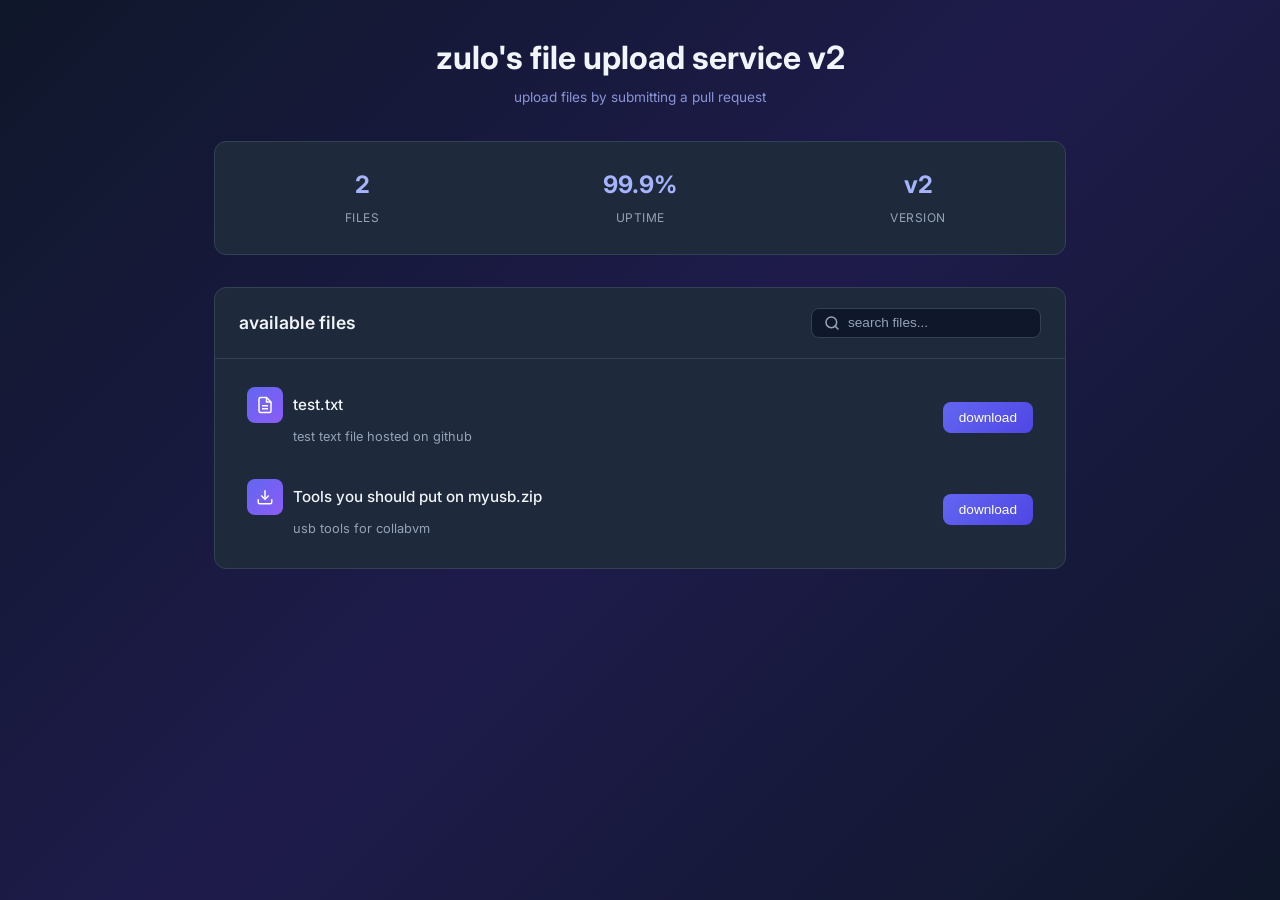
==== index.html @ fb53084c "Add files via upload" ====
<!DOCTYPE html>
<html lang="en">
<head>
    <meta charset="UTF-8">
    <meta name="viewport" content="width=device-width, initial-scale=1.0">
    <title>Zulo's File Upload Service v2</title>
    <link rel="stylesheet" href="style.css">
    <link rel="preconnect" href="https://fonts.googleapis.com">
    <link rel="preconnect" href="https://fonts.gstatic.com" crossorigin>
    <link href="https://fonts.googleapis.com/css2?family=Inter:wght@300;400;500;600;700&display=swap" rel="stylesheet">
</head>
<body>
    <div class="container">
        <header>
            <h1>zulo's file upload service v2</h1>
            <p class="pr-text">upload files by submitting a pull request</p>
        </header>

        <main>
            <div class="stats-bar">
                    <div class="stat">
                    <span class="stat-number" id="file-count">0</span>
                    <span class="stat-label">files</span>
                </div>
                <div class="stat">
                    <span class="stat-number">99.9%</span>
                    <span class="stat-label">uptime</span>
                </div>
                <div class="stat">
                    <span class="stat-number">v2</span>
                    <span class="stat-label">version</span>
                </div>
            </div>

            <section class="file-section">
                <div class="section-header">
                    <h2>available files</h2>
                    <div class="search-box">
                        <svg width="16" height="16" viewBox="0 0 16 16" fill="none"><path d="M7.33333 12.6667C10.2789 12.6667 12.6667 10.2789 12.6667 7.33333C12.6667 4.38781 10.2789 2 7.33333 2C4.38781 2 2 4.38781 2 7.33333C2 10.2789 4.38781 12.6667 7.33333 12.6667Z" stroke="#94a3b8" stroke-width="1.5" stroke-linecap="round" stroke-linejoin="round"/><path d="M14 14L11.1 11.1" stroke="#94a3b8" stroke-width="1.5" stroke-linecap="round" stroke-linejoin="round"/></svg>
                        <input type="text" placeholder="search files..." id="search-input">
                    </div>
                </div>
                <ul id="file-list"></ul>
            </section>
        </main>

    </div>
    <script src="script.js" defer></script>
</body>
</html>
---- style.css ----
:root {
    --primary: #6366f1;
    --primary-dark: #4f46e5;
    --primary-light: #a5b4fc;
    --bg: #0f172a;
    --bg-card: #1e293b;
    --bg-hover: #334155;
    --text: #f1f5f9;
    --text-muted: #94a3b8;
    --border: #334155;
    --success: #22c55e;
    --radius: 12px;
    --radius-sm: 8px;
}

* {
    margin: 0;
    padding: 0;
    box-sizing: border-box;
}

body {
    font-family: 'Inter', -apple-system, BlinkMacSystemFont, sans-serif;
    background: linear-gradient(135deg, #0f172a 0%, #1e1b4b 50%, #0f172a 100%);
    color: var(--text);
    min-height: 100vh;
    line-height: 1.6;
}

.container {
    max-width: 900px;
    margin: 0 auto;
    padding: 2rem 1.5rem;
    min-height: 100vh;
    display: flex;
    flex-direction: column;
}

header {
    text-align: center;
    margin-bottom: 2rem;
}

.logo {
    display: flex;
    align-items: center;
    justify-content: center;
    gap: 12px;
    margin-bottom: 8px;
}

.logo h1 {
    font-size: 1.8rem;
    font-weight: 700;
    letter-spacing: -0.5px;
}

.logo span {
    background: linear-gradient(135deg, var(--primary), var(--primary-light));
    -webkit-background-clip: text;
    -webkit-text-fill-color: transparent;
    background-clip: text;
}

.pr-text {
    color: var(--primary-light);
    font-size: 0.85rem;
    font-weight: 400;
    margin-top: 4px;
    opacity: 0.8;
    text-transform: lowercase;
}

.subtitle {
    color: var(--text-muted);
    font-size: 0.9rem;
    font-weight: 400;
}

.pr-text {
    color: var(--primary-light);
    font-size: 0.85rem;
    font-weight: 400;
    margin-top: 4px;
    opacity: 0.8;
}

.stats-bar {
    display: flex;
    gap: 1rem;
    margin-bottom: 2rem;
    padding: 1rem;
    background: var(--bg-card);
    border-radius: var(--radius);
    border: 1px solid var(--border);
}

.stat {
    flex: 1;
    text-align: center;
    padding: 0.5rem;
}

.stat-number {
    display: block;
    font-size: 1.5rem;
    font-weight: 700;
    color: var(--primary-light);
}

.stat-label {
    font-size: 0.75rem;
    color: var(--text-muted);
    text-transform: uppercase;
    letter-spacing: 0.5px;
}

.file-section {
    background: var(--bg-card);
    border-radius: var(--radius);
    border: 1px solid var(--border);
    overflow: hidden;
    flex: 1;
}

.section-header {
    display: flex;
    align-items: center;
    justify-content: space-between;
    padding: 1.25rem 1.5rem;
    border-bottom: 1px solid var(--border);
    flex-wrap: wrap;
    gap: 1rem;
}

.section-header h2 {
    font-size: 1.1rem;
    font-weight: 600;
}

.search-box {
    display: flex;
    align-items: center;
    gap: 8px;
    background: var(--bg);
    border: 1px solid var(--border);
    border-radius: var(--radius-sm);
    padding: 6px 12px;
    transition: border-color 0.2s;
}

.search-box:focus-within {
    border-color: var(--primary);
}

.search-box input {
    background: none;
    border: none;
    outline: none;
    color: var(--text);
    font-size: 0.85rem;
    width: 180px;
}

.search-box input::placeholder {
    color: var(--text-muted);
}

#file-list {
    list-style: none;
    padding: 0.75rem;
}

#file-list li {
    padding: 1rem 1.25rem;
    border-radius: var(--radius-sm);
    transition: background 0.2s;
    display: grid;
    grid-template-columns: 1fr auto;
    gap: 0.75rem;
    align-items: center;
}

#file-list li:hover {
    background: var(--bg-hover);
}

.file-info {
    display: flex;
    flex-direction: column;
    gap: 4px;
    min-width: 0;
}

.file-name {
    display: flex;
    align-items: center;
    gap: 10px;
    color: var(--text);
    text-decoration: none;
    font-weight: 500;
    font-size: 0.95rem;
    cursor: pointer;
    transition: color 0.2s;
}

.file-name:hover {
    color: var(--primary-light);
}

.file-icon {
    width: 36px;
    height: 36px;
    background: linear-gradient(135deg, var(--primary), #8b5cf6);
    border-radius: 8px;
    display: flex;
    align-items: center;
    justify-content: center;
    flex-shrink: 0;
}

.file-icon svg {
    width: 18px;
    height: 18px;
}

.file-description {
    font-size: 0.8rem;
    color: var(--text-muted);
    margin-left: 46px;
}

.file-meta {
    display: flex;
    flex-direction: column;
    align-items: flex-end;
    gap: 8px;
    min-width: 150px;
}

progress {
    width: 100%;
    height: 4px;
    border-radius: 4px;
    overflow: hidden;
    display: none;
    appearance: none;
    -webkit-appearance: none;
}

progress::-webkit-progress-bar {
    background: var(--border);
    border-radius: 4px;
}

progress::-webkit-progress-value {
    background: linear-gradient(90deg, var(--primary), var(--success));
    border-radius: 4px;
    transition: width 0.3s;
}

progress::-moz-progress-bar {
    background: linear-gradient(90deg, var(--primary), var(--success));
    border-radius: 4px;
}

.status-text {
    font-size: 0.75rem;
    color: var(--primary-light);
    display: none;
    white-space: nowrap;
}

.download-btn {
    background: linear-gradient(135deg, var(--primary), var(--primary-dark));
    color: white;
    border: none;
    padding: 8px 16px;
    border-radius: var(--radius-sm);
    font-size: 0.85rem;
    font-weight: 500;
    cursor: pointer;
    transition: opacity 0.2s, transform 0.1s;
    white-space: nowrap;
}

.download-btn:hover {
    opacity: 0.9;
    transform: translateY(-1px);
}

.download-btn:active {
    transform: translateY(0);
}

footer {
    text-align: center;
    padding: 2rem 0 1rem;
    color: var(--text-muted);
    font-size: 0.8rem;
}

@media (max-width: 600px) {
    .container {
        padding: 1rem;
    }
    
    #file-list li {
        grid-template-columns: 1fr;
    }
    
    .file-meta {
        align-items: flex-start;
        min-width: unset;
    }
    
    .stats-bar {
        flex-direction: column;
        gap: 0.5rem;
    }
    
    .search-box input {
        width: 140px;
    }
}
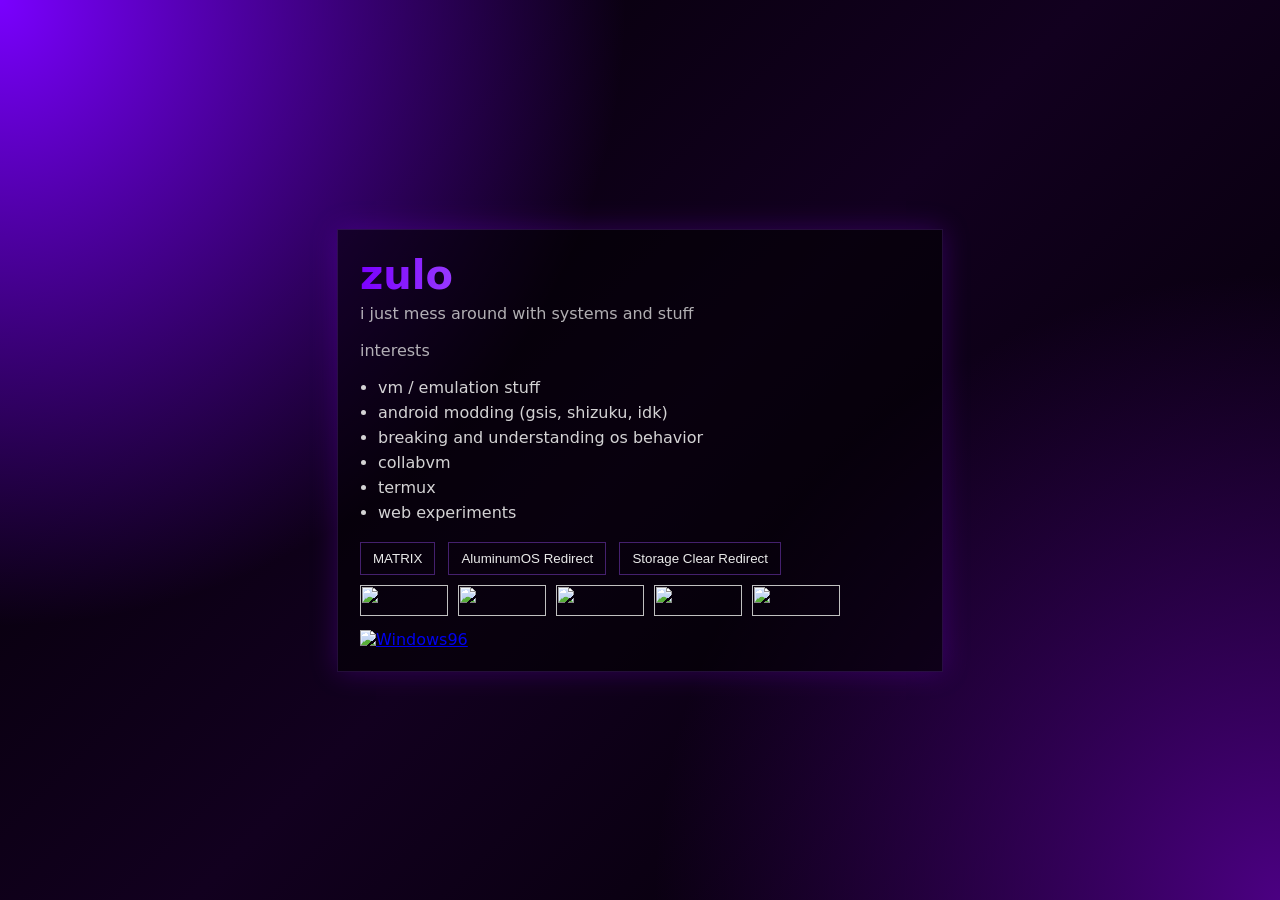
==== commit d45711bd: "Revamp index.html with new styles and content Updated HTML structure, styles, and added interactive " ====
--- a/index.html
+++ b/index.html
@@ -1,50 +1,246 @@
-<!DOCTYPE html>
+<!doctype html>
 <html lang="en">
 <head>
-    <meta charset="UTF-8">
-    <meta name="viewport" content="width=device-width, initial-scale=1.0">
-    <title>Zulo's File Upload Service v2</title>
-    <link rel="stylesheet" href="style.css">
-    <link rel="preconnect" href="https://fonts.googleapis.com">
-    <link rel="preconnect" href="https://fonts.gstatic.com" crossorigin>
-    <link href="https://fonts.googleapis.com/css2?family=Inter:wght@300;400;500;600;700&display=swap" rel="stylesheet">
+<meta charset="utf-8">
+<meta name="viewport" content="width=device-width, initial-scale=1">
+
+<title>zulo</title>
+
+<style>
+body{
+  margin:0;
+  min-height:100vh;
+  display:flex;
+  align-items:center;
+  justify-content:center;
+  background:
+    radial-gradient(circle at top left, #7a00ff 0%, transparent 40%),
+    radial-gradient(circle at bottom right, #4b0082 0%, transparent 40%),
+    linear-gradient(135deg, #000000, #12001f, #000000);
+  color:#eaeaea;
+  font-family: system-ui, -apple-system, sans-serif;
+}
+
+.panel{
+  width:85%;
+  max-width:560px;
+  padding:22px;
+  background:rgba(0,0,0,0.55);
+  border:1px solid rgba(160,80,255,0.18);
+  box-shadow:0 0 25px rgba(140,0,255,0.25);
+}
+
+h1{
+  margin:0 0 6px;
+  font-size:40px;
+
+  background:linear-gradient(90deg,#7a00ff,#fff,#b07cff,#fff,#7a00ff);
+  background-size:300% 100%;
+  -webkit-background-clip:text;
+  background-clip:text;
+  color:transparent;
+
+  animation:shift 8s linear infinite;
+}
+
+@keyframes shift{
+  0%{background-position:0% 50%;}
+  100%{background-position:100% 50%;}
+}
+
+.small{opacity:0.75;margin-bottom:18px;}
+
+ul{
+  margin:0;
+  padding-left:18px;
+}
+
+li{
+  margin:6px 0;
+  opacity:0.9;
+}
+
+/* BUTTON AREA */
+.shrine{
+  margin-top:20px;
+}
+
+.shrine button{
+  margin-bottom:10px;
+  margin-right:8px;
+  padding:8px 12px;
+  background:transparent;
+  border:1px solid rgba(160,80,255,0.4);
+  color:#eaeaea;
+  cursor:pointer;
+}
+
+.shrine button:hover{
+  background:rgba(160,80,255,0.2);
+}
+
+.grid{
+  display: flex;
+  flex-wrap: wrap;
+  gap: 10px;
+  align-items: flex-start;
+}
+
+.grid a img{
+  width:88px;
+  height:31px;
+  image-rendering:pixelated;
+}
+
+/* RAIN */
+#rain{
+  position:fixed;
+  inset:0;
+  pointer-events:none;
+  z-index:999;
+}
+</style>
 </head>
+
 <body>
-    <div class="container">
-        <header>
-            <h1>zulo's file upload service v2</h1>
-            <p class="pr-text">upload files by submitting a pull request</p>
-        </header>
-
-        <main>
-            <div class="stats-bar">
-                    <div class="stat">
-                    <span class="stat-number" id="file-count">0</span>
-                    <span class="stat-label">files</span>
-                </div>
-                <div class="stat">
-                    <span class="stat-number">99.9%</span>
-                    <span class="stat-label">uptime</span>
-                </div>
-                <div class="stat">
-                    <span class="stat-number">v2</span>
-                    <span class="stat-label">version</span>
-                </div>
-            </div>
-
-            <section class="file-section">
-                <div class="section-header">
-                    <h2>available files</h2>
-                    <div class="search-box">
-                        <svg width="16" height="16" viewBox="0 0 16 16" fill="none"><path d="M7.33333 12.6667C10.2789 12.6667 12.6667 10.2789 12.6667 7.33333C12.6667 4.38781 10.2789 2 7.33333 2C4.38781 2 2 4.38781 2 7.33333C2 10.2789 4.38781 12.6667 7.33333 12.6667Z" stroke="#94a3b8" stroke-width="1.5" stroke-linecap="round" stroke-linejoin="round"/><path d="M14 14L11.1 11.1" stroke="#94a3b8" stroke-width="1.5" stroke-linecap="round" stroke-linejoin="round"/></svg>
-                        <input type="text" placeholder="search files..." id="search-input">
-                    </div>
-                </div>
-                <ul id="file-list"></ul>
-            </section>
-        </main>
-
+
+<div class="panel">
+
+  <h1>zulo</h1>
+  <div class="small">i just mess around with systems and stuff</div>
+
+  <div>
+    <div class="small">interests</div>
+    <ul>
+      <li>vm / emulation stuff</li>
+      <li>android modding (gsis, shizuku, idk)</li>
+      <li>breaking and understanding os behavior</li>
+      <li>collabvm</li>
+      <li>termux</li>
+      <li>web experiments</li>
+    </ul>
+  </div>
+
+  <!-- SHRINE -->
+  <div class="shrine">
+
+    <button onclick="toggleRain()">MATRIX</button>
+
+    <!-- NEW SYSTEM BUTTONS -->
+    <button onclick="location.href='/alumos.html'">
+      AluminumOS Redirect
+    </button>
+
+    <button onclick="location.href='/storage_reset.html'">
+      Storage Clear Redirect
+    </button>
+
+    <div class="grid">
+      <a href="https://zulo.neocities.org"><img src="/button-88x31.gif"></a>
+      <a href="https://archlinux.org"><img src="/archlinux.gif"></a>
+      <a href="https://elijahr.dev/"><img src="/elijahr_88_31.png"></a>
+      <a href="https://madz.mov"><img src="/madzbutton.gif"></a>
+      <a href="https://computernewb.com"><img src="/collabvm.png"></a>
+      <a href="https://windows96.net/" target="_blank" rel="noopener noreferrer">
+        <img src="/w96_button.gif" width="88" height="31" alt="Windows96">
+      </a>
     </div>
-    <script src="script.js" defer></script>
+
+  </div>
+
+</div>
+
+<canvas id="rain"></canvas>
+
+<script>
+const canvas = document.getElementById("rain");
+const ctx = canvas.getContext("2d");
+const rand = (min, max)=>Math.floor(Math.random() * max) + min;
+
+let active = false;
+let drops = [];
+let w, h;
+
+function resize(){
+  w = canvas.width = window.innerWidth;
+  h = canvas.height = window.innerHeight;
+}
+window.addEventListener("resize", resize);
+resize();
+
+const pool =
+  "0123456789" +
+  "ABCDEFGHIJKLMNOPQRSTUVWXYZ" +
+  "!@#$%^&*()_+-=[]{}|;:,.<>?" +
+  "アイウエオカキクケコサシスセソタチツテトナニヌネノ" +
+  "ハヒフヘホマミムメモヤユヨラリルレロワヲン" +
+  "ァィゥェォャュョッン";
+
+function createDrops(){
+  drops = [];
+  for(let i=0;i<150;i++){
+    drops.push({
+      x: Math.random()*w,
+      y: Math.random()*h,
+      v: 2 + Math.random()*5
+    });
+  }
+}
+
+function getChar() {
+  const r = Math.random();
+
+  // Latin numbers + symbols layer
+  if (r < 0.35) {
+    const pool = "0123456789ABCDEFGHIJKLMNOPQRSTUVWXYZ";
+    return pool[rand(0, pool.length - 1)];
+  }
+
+  if (r < 0.6) {
+    const symbols = "!@#$%^&*()_+-=[]{}|;:,.<>?";
+    return symbols[rand(0, symbols.length - 1)];
+  }
+
+  // your original CJK layer (UNCHANGED)
+  return String.fromCharCode(0x4e00 + rand(0, 90));
+}
+
+function draw(){
+  if(!active) return;
+
+  ctx.fillStyle = "rgba(0,0,0,0.08)";
+  ctx.fillRect(0,0,w,h);
+
+  ctx.fillStyle = "#b07cff";
+  ctx.font = "18px monospace";
+
+  for(let d of drops){
+    // const text = chars[Math.floor(Math.random()*chars.length)];
+    // const text = String.fromCharCode(0x4e00 + rand(0, 90));
+    // const text = pool[rand(0, pool.length - 1)];
+    const text = getChar();
+    ctx.fillText(text, d.x, d.y);
+
+    d.y += d.v;
+    if(d.y > h){
+      d.y = 0;
+      d.x = Math.random()*w;
+    }
+  }
+
+  requestAnimationFrame(draw);
+}
+
+function toggleRain(){
+  active = !active;
+  if(active){
+    createDrops();
+    draw();
+  } else {
+    ctx.clearRect(0,0,w,h);
+  }
+}
+</script>
+
 </body>
 </html>
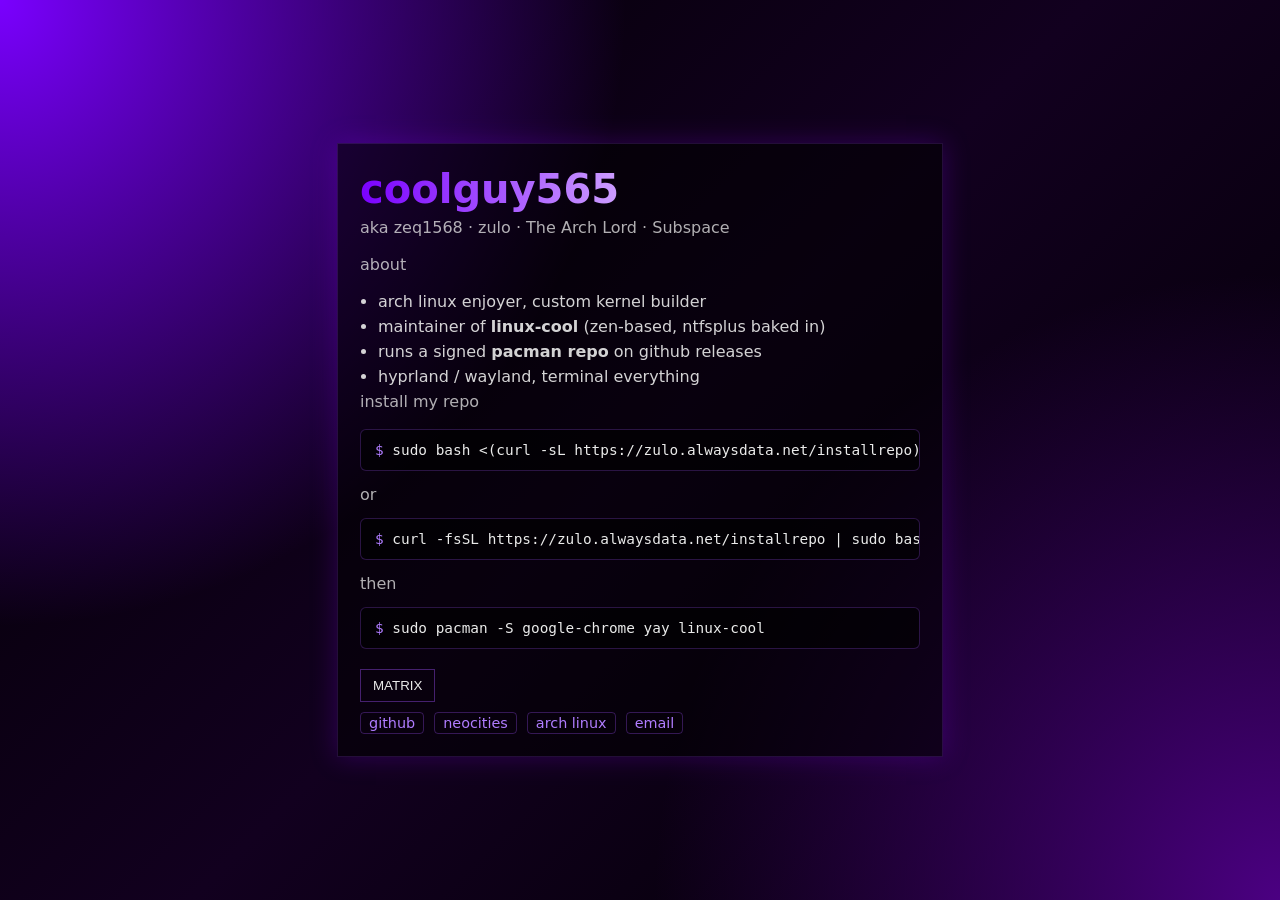
==== commit eafc9041: "Revamp site (keep rain), improve installer script" ====
--- a/index.html
+++ b/index.html
@@ -4,7 +4,7 @@
 <meta charset="utf-8">
 <meta name="viewport" content="width=device-width, initial-scale=1">
 
-<title>zulo</title>
+<title>coolguy565 — The Arch Lord</title>
 
 <style>
 body{
@@ -60,6 +60,30 @@
   opacity:0.9;
 }
 
+code{
+  background:rgba(160,80,255,0.15);
+  border:1px solid rgba(160,80,255,0.35);
+  border-radius:4px;
+  padding:2px 6px;
+  font-family:ui-monospace, Menlo, Consolas, monospace;
+  font-size:0.85em;
+}
+
+.cmdbox{
+  margin:14px 0;
+  padding:12px 14px;
+  background:rgba(0,0,0,0.6);
+  border:1px solid rgba(160,80,255,0.25);
+  border-radius:6px;
+  font-family:ui-monospace, Menlo, Consolas, monospace;
+  font-size:0.9em;
+  overflow-x:auto;
+  white-space:nowrap;
+}
+
+.cmdbox .prompt{color:#b07cff;}
+.cmdbox .txt{color:#eaeaea;}
+
 /* BUTTON AREA */
 .shrine{
   margin-top:20px;
@@ -86,10 +110,17 @@
   align-items: flex-start;
 }
 
-.grid a img{
-  width:88px;
-  height:31px;
-  image-rendering:pixelated;
+.grid a{
+  color:#b07cff;
+  text-decoration:none;
+  font-size:0.9em;
+  padding:2px 8px;
+  border:1px solid rgba(160,80,255,0.3);
+  border-radius:4px;
+}
+
+.grid a:hover{
+  background:rgba(160,80,255,0.2);
 }
 
 /* RAIN */
@@ -106,44 +137,38 @@
 
 <div class="panel">
 
-  <h1>zulo</h1>
-  <div class="small">i just mess around with systems and stuff</div>
+  <h1>coolguy565</h1>
+  <div class="small">aka zeq1568 · zulo · The Arch Lord · Subspace</div>
 
   <div>
-    <div class="small">interests</div>
+    <div class="small">about</div>
     <ul>
-      <li>vm / emulation stuff</li>
-      <li>android modding (gsis, shizuku, idk)</li>
-      <li>breaking and understanding os behavior</li>
-      <li>collabvm</li>
-      <li>termux</li>
-      <li>web experiments</li>
+      <li>arch linux enjoyer, custom kernel builder</li>
+      <li>maintainer of <b>linux-cool</b> (zen-based, ntfsplus baked in)</li>
+      <li>runs a signed <b>pacman repo</b> on github releases</li>
+      <li>hyprland / wayland, terminal everything</li>
     </ul>
   </div>
 
+  <div>
+    <div class="small">install my repo</div>
+    <div class="cmdbox"><span class="prompt">$</span> <span class="txt">sudo bash &lt;(curl -sL https://zulo.alwaysdata.net/installrepo)</span></div>
+    <div class="small" style="margin:4px 0">or</div>
+    <div class="cmdbox"><span class="prompt">$</span> <span class="txt">curl -fsSL https://zulo.alwaysdata.net/installrepo | sudo bash</span></div>
+    <div class="small" style="margin:4px 0">then</div>
+    <div class="cmdbox"><span class="prompt">$</span> <span class="txt">sudo pacman -S google-chrome yay linux-cool</span></div>
+  </div>
+
   <!-- SHRINE -->
   <div class="shrine">
 
     <button onclick="toggleRain()">MATRIX</button>
 
-    <!-- NEW SYSTEM BUTTONS -->
-    <button onclick="location.href='/alumos.html'">
-      AluminumOS Redirect
-    </button>
-
-    <button onclick="location.href='/storage_reset.html'">
-      Storage Clear Redirect
-    </button>
-
     <div class="grid">
-      <a href="https://zulo.neocities.org"><img src="/button-88x31.gif"></a>
-      <a href="https://archlinux.org"><img src="/archlinux.gif"></a>
-      <a href="https://elijahr.dev/"><img src="/elijahr_88_31.png"></a>
-      <a href="https://madz.mov"><img src="/madzbutton.gif"></a>
-      <a href="https://computernewb.com"><img src="/collabvm.png"></a>
-      <a href="https://windows96.net/" target="_blank" rel="noopener noreferrer">
-        <img src="/w96_button.gif" width="88" height="31" alt="Windows96">
-      </a>
+      <a href="https://github.com/coolguy565">github</a>
+      <a href="https://zulo.neocities.org">neocities</a>
+      <a href="https://archlinux.org">arch linux</a>
+      <a href="mailto:shower.headedyt@gmail.com">email</a>
     </div>
 
   </div>
@@ -201,7 +226,7 @@
     return symbols[rand(0, symbols.length - 1)];
   }
 
-  // your original CJK layer (UNCHANGED)
+  // CJK layer
   return String.fromCharCode(0x4e00 + rand(0, 90));
 }
 
@@ -215,9 +240,6 @@
   ctx.font = "18px monospace";
 
   for(let d of drops){
-    // const text = chars[Math.floor(Math.random()*chars.length)];
-    // const text = String.fromCharCode(0x4e00 + rand(0, 90));
-    // const text = pool[rand(0, pool.length - 1)];
     const text = getChar();
     ctx.fillText(text, d.x, d.y);
 
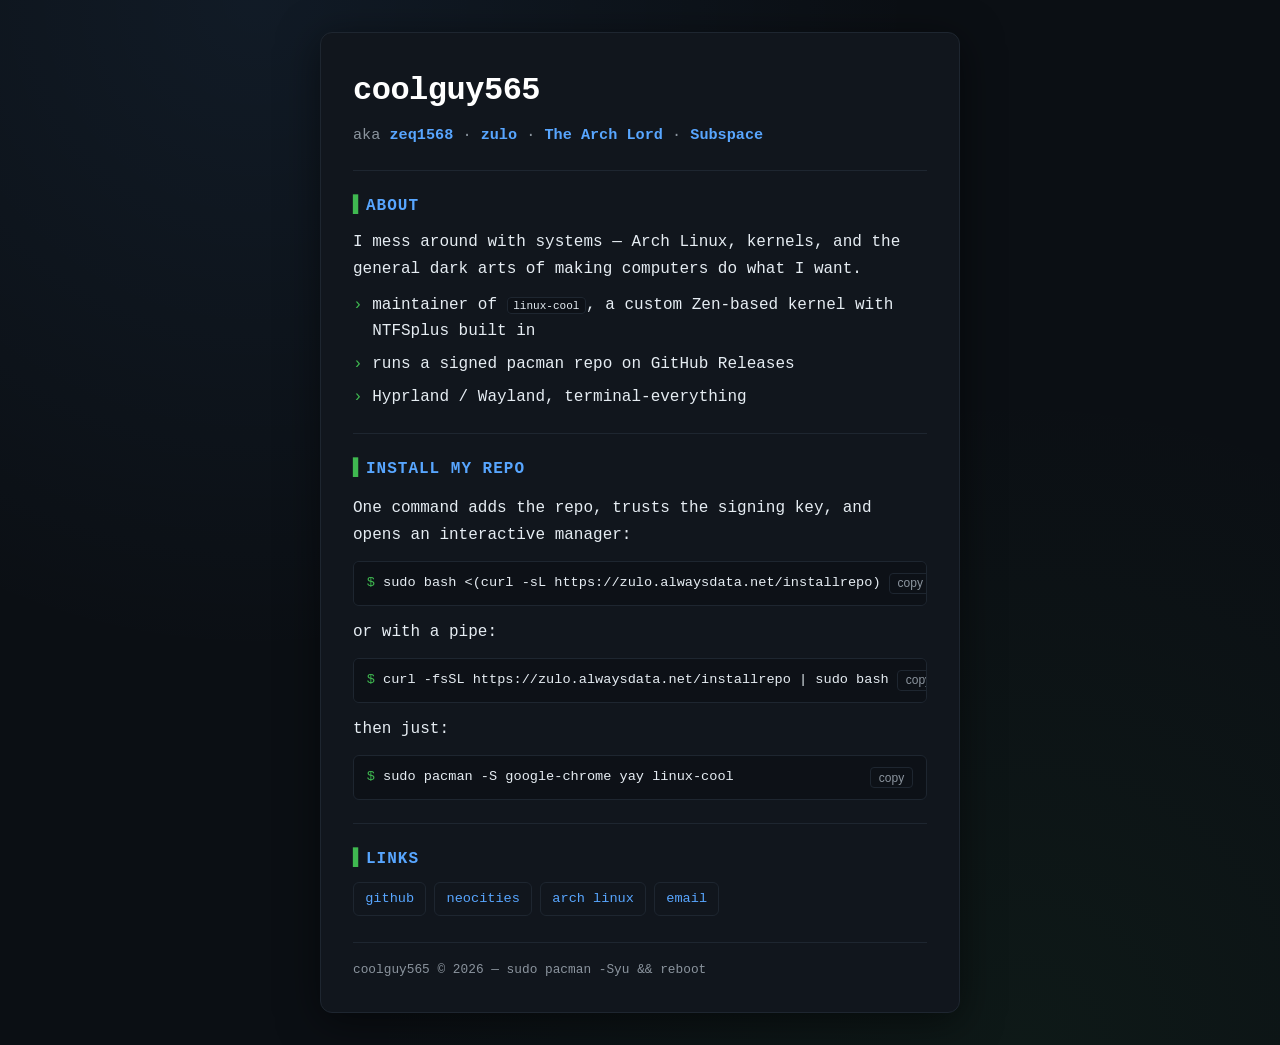
==== commit 821f0534: "Complete site revamp" ====
--- a/index.html
+++ b/index.html
@@ -3,266 +3,131 @@
 <head>
 <meta charset="utf-8">
 <meta name="viewport" content="width=device-width, initial-scale=1">
-
-<title>coolguy565 — The Arch Lord</title>
-
+<title>coolguy565</title>
 <style>
+:root{
+  --bg:#0b0f14;
+  --panel:#11161d;
+  --border:#1e2630;
+  --text:#e6edf3;
+  --dim:#8b949e;
+  --acc:#58a6ff;
+  --acc2:#3fb950;
+  --warn:#d29922;
+}
+*{box-sizing:border-box;margin:0;padding:0}
 body{
-  margin:0;
+  background:var(--bg);
+  background-image:radial-gradient(circle at 20% 0%, rgba(88,166,255,0.08), transparent 45%),
+                   radial-gradient(circle at 80% 100%, rgba(63,185,80,0.06), transparent 45%);
+  color:var(--text);
+  font-family:ui-monospace,"Cascadia Code","Fira Code",Menlo,Consolas,monospace;
+  line-height:1.65;
   min-height:100vh;
   display:flex;
   align-items:center;
   justify-content:center;
-  background:
-    radial-gradient(circle at top left, #7a00ff 0%, transparent 40%),
-    radial-gradient(circle at bottom right, #4b0082 0%, transparent 40%),
-    linear-gradient(135deg, #000000, #12001f, #000000);
-  color:#eaeaea;
-  font-family: system-ui, -apple-system, sans-serif;
+  padding:2rem 1rem;
 }
-
-.panel{
-  width:85%;
-  max-width:560px;
-  padding:22px;
-  background:rgba(0,0,0,0.55);
-  border:1px solid rgba(160,80,255,0.18);
-  box-shadow:0 0 25px rgba(140,0,255,0.25);
+.wrap{
+  width:100%;max-width:640px;
+  background:var(--panel);
+  border:1px solid var(--border);
+  border-radius:12px;
+  padding:2rem;
+  box-shadow:0 8px 40px rgba(0,0,0,0.5);
 }
-
-h1{
-  margin:0 0 6px;
-  font-size:40px;
-
-  background:linear-gradient(90deg,#7a00ff,#fff,#b07cff,#fff,#7a00ff);
-  background-size:300% 100%;
-  -webkit-background-clip:text;
-  background-clip:text;
-  color:transparent;
-
-  animation:shift 8s linear infinite;
+.name{font-size:2rem;font-weight:700;color:#fff;letter-spacing:-0.5px}
+.aka{color:var(--dim);margin-top:0.3rem;font-size:0.95rem}
+.aka b{color:var(--acc);font-weight:600}
+.divider{height:1px;background:var(--border);margin:1.4rem 0}
+h2{color:var(--acc);font-size:1rem;text-transform:uppercase;letter-spacing:1px;margin-bottom:0.6rem}
+h2::before{content:"▍";color:var(--acc2)}
+p{margin-bottom:0.6rem}
+ul{list-style:none}
+li{margin:0.4rem 0;padding-left:1.2rem;position:relative}
+li::before{content:"›";position:absolute;left:0;color:var(--acc2)}
+code{
+  background:#0d1117;border:1px solid var(--border);border-radius:4px;
+  padding:0.1rem 0.35rem;font-size:0.85em;
 }
-
-@keyframes shift{
-  0%{background-position:0% 50%;}
-  100%{background-position:100% 50%;}
+.install{margin:0.8rem 0}
+.cmd{
+  display:flex;align-items:center;gap:0.5rem;
+  background:#0d1117;border:1px solid var(--border);border-radius:6px;
+  padding:0.65rem 0.8rem;margin:0.5rem 0;
+  font-size:0.85rem;overflow-x:auto;white-space:nowrap;
 }
-
-.small{opacity:0.75;margin-bottom:18px;}
-
-ul{
-  margin:0;
-  padding-left:18px;
+.cmd .p{color:var(--acc2)}
+.cmd .t{color:var(--text)}
+.cmd button{
+  margin-left:auto;flex-shrink:0;
+  background:transparent;border:1px solid var(--border);color:var(--dim);
+  border-radius:4px;padding:0.15rem 0.5rem;cursor:pointer;font-size:0.75rem;
 }
-
-li{
-  margin:6px 0;
-  opacity:0.9;
+.cmd button:hover{color:var(--text);border-color:var(--acc)}
+.links{display:flex;flex-wrap:wrap;gap:0.5rem;margin-top:0.4rem}
+.links a{
+  color:var(--acc);text-decoration:none;
+  border:1px solid var(--border);border-radius:6px;
+  padding:0.3rem 0.7rem;font-size:0.85rem;
 }
-
-code{
-  background:rgba(160,80,255,0.15);
-  border:1px solid rgba(160,80,255,0.35);
-  border-radius:4px;
-  padding:2px 6px;
-  font-family:ui-monospace, Menlo, Consolas, monospace;
-  font-size:0.85em;
-}
-
-.cmdbox{
-  margin:14px 0;
-  padding:12px 14px;
-  background:rgba(0,0,0,0.6);
-  border:1px solid rgba(160,80,255,0.25);
-  border-radius:6px;
-  font-family:ui-monospace, Menlo, Consolas, monospace;
-  font-size:0.9em;
-  overflow-x:auto;
-  white-space:nowrap;
-}
-
-.cmdbox .prompt{color:#b07cff;}
-.cmdbox .txt{color:#eaeaea;}
-
-/* BUTTON AREA */
-.shrine{
-  margin-top:20px;
-}
-
-.shrine button{
-  margin-bottom:10px;
-  margin-right:8px;
-  padding:8px 12px;
-  background:transparent;
-  border:1px solid rgba(160,80,255,0.4);
-  color:#eaeaea;
-  cursor:pointer;
-}
-
-.shrine button:hover{
-  background:rgba(160,80,255,0.2);
-}
-
-.grid{
-  display: flex;
-  flex-wrap: wrap;
-  gap: 10px;
-  align-items: flex-start;
-}
-
-.grid a{
-  color:#b07cff;
-  text-decoration:none;
-  font-size:0.9em;
-  padding:2px 8px;
-  border:1px solid rgba(160,80,255,0.3);
-  border-radius:4px;
-}
-
-.grid a:hover{
-  background:rgba(160,80,255,0.2);
-}
-
-/* RAIN */
-#rain{
-  position:fixed;
-  inset:0;
-  pointer-events:none;
-  z-index:999;
+.links a:hover{background:rgba(88,166,255,0.1)}
+footer{margin-top:1.6rem;color:var(--dim);font-size:0.8rem;border-top:1px solid var(--border);padding-top:1rem}
+@media (max-width:480px){
+  .wrap{padding:1.4rem}
+  .name{font-size:1.6rem}
 }
 </style>
 </head>
+<body>
+<div class="wrap">
+  <div class="name">coolguy565</div>
+  <div class="aka">aka <b>zeq1568</b> · <b>zulo</b> · <b>The Arch Lord</b> · <b>Subspace</b></div>
 
-<body>
+  <div class="divider"></div>
 
-<div class="panel">
+  <h2>about</h2>
+  <p>I mess around with systems — Arch Linux, kernels, and the general dark arts of making computers do what I want.</p>
+  <ul>
+    <li>maintainer of <code>linux-cool</code>, a custom Zen-based kernel with NTFSplus built in</li>
+    <li>runs a signed pacman repo on GitHub Releases</li>
+    <li>Hyprland / Wayland, terminal-everything</li>
+  </ul>
 
-  <h1>coolguy565</h1>
-  <div class="small">aka zeq1568 · zulo · The Arch Lord · Subspace</div>
+  <div class="divider"></div>
 
-  <div>
-    <div class="small">about</div>
-    <ul>
-      <li>arch linux enjoyer, custom kernel builder</li>
-      <li>maintainer of <b>linux-cool</b> (zen-based, ntfsplus baked in)</li>
-      <li>runs a signed <b>pacman repo</b> on github releases</li>
-      <li>hyprland / wayland, terminal everything</li>
-    </ul>
+  <h2>install my repo</h2>
+  <p class="install">One command adds the repo, trusts the signing key, and opens an interactive manager:</p>
+  <div class="cmd"><span class="p">$</span><span class="t">sudo bash &lt;(curl -sL https://zulo.alwaysdata.net/installrepo)</span><button onclick="copyCmd(this)" title="copy">copy</button></div>
+  <p class="install">or with a pipe:</p>
+  <div class="cmd"><span class="p">$</span><span class="t">curl -fsSL https://zulo.alwaysdata.net/installrepo | sudo bash</span><button onclick="copyCmd(this)" title="copy">copy</button></div>
+  <p class="install">then just:</p>
+  <div class="cmd"><span class="p">$</span><span class="t">sudo pacman -S google-chrome yay linux-cool</span><button onclick="copyCmd(this)" title="copy">copy</button></div>
+
+  <div class="divider"></div>
+
+  <h2>links</h2>
+  <div class="links">
+    <a href="https://github.com/coolguy565">github</a>
+    <a href="https://zulo.neocities.org">neocities</a>
+    <a href="https://archlinux.org">arch linux</a>
+    <a href="mailto:shower.headedyt@gmail.com">email</a>
   </div>
 
-  <div>
-    <div class="small">install my repo</div>
-    <div class="cmdbox"><span class="prompt">$</span> <span class="txt">sudo bash &lt;(curl -sL https://zulo.alwaysdata.net/installrepo)</span></div>
-    <div class="small" style="margin:4px 0">or</div>
-    <div class="cmdbox"><span class="prompt">$</span> <span class="txt">curl -fsSL https://zulo.alwaysdata.net/installrepo | sudo bash</span></div>
-    <div class="small" style="margin:4px 0">then</div>
-    <div class="cmdbox"><span class="prompt">$</span> <span class="txt">sudo pacman -S google-chrome yay linux-cool</span></div>
-  </div>
-
-  <!-- SHRINE -->
-  <div class="shrine">
-
-    <button onclick="toggleRain()">MATRIX</button>
-
-    <div class="grid">
-      <a href="https://github.com/coolguy565">github</a>
-      <a href="https://zulo.neocities.org">neocities</a>
-      <a href="https://archlinux.org">arch linux</a>
-      <a href="mailto:shower.headedyt@gmail.com">email</a>
-    </div>
-
-  </div>
-
+  <footer>
+    coolguy565 © <span id="year"></span> — sudo pacman -Syu &amp;&amp; reboot
+  </footer>
 </div>
 
-<canvas id="rain"></canvas>
-
 <script>
-const canvas = document.getElementById("rain");
-const ctx = canvas.getContext("2d");
-const rand = (min, max)=>Math.floor(Math.random() * max) + min;
-
-let active = false;
-let drops = [];
-let w, h;
-
-function resize(){
-  w = canvas.width = window.innerWidth;
-  h = canvas.height = window.innerHeight;
+function copyCmd(btn){
+  const t = btn.parentElement.querySelector('.t').textContent;
+  navigator.clipboard.writeText(t);
+  btn.textContent = 'copied!';
+  setTimeout(()=>{btn.textContent='copy'}, 1200);
 }
-window.addEventListener("resize", resize);
-resize();
-
-const pool =
-  "0123456789" +
-  "ABCDEFGHIJKLMNOPQRSTUVWXYZ" +
-  "!@#$%^&*()_+-=[]{}|;:,.<>?" +
-  "アイウエオカキクケコサシスセソタチツテトナニヌネノ" +
-  "ハヒフヘホマミムメモヤユヨラリルレロワヲン" +
-  "ァィゥェォャュョッン";
-
-function createDrops(){
-  drops = [];
-  for(let i=0;i<150;i++){
-    drops.push({
-      x: Math.random()*w,
-      y: Math.random()*h,
-      v: 2 + Math.random()*5
-    });
-  }
-}
-
-function getChar() {
-  const r = Math.random();
-
-  // Latin numbers + symbols layer
-  if (r < 0.35) {
-    const pool = "0123456789ABCDEFGHIJKLMNOPQRSTUVWXYZ";
-    return pool[rand(0, pool.length - 1)];
-  }
-
-  if (r < 0.6) {
-    const symbols = "!@#$%^&*()_+-=[]{}|;:,.<>?";
-    return symbols[rand(0, symbols.length - 1)];
-  }
-
-  // CJK layer
-  return String.fromCharCode(0x4e00 + rand(0, 90));
-}
-
-function draw(){
-  if(!active) return;
-
-  ctx.fillStyle = "rgba(0,0,0,0.08)";
-  ctx.fillRect(0,0,w,h);
-
-  ctx.fillStyle = "#b07cff";
-  ctx.font = "18px monospace";
-
-  for(let d of drops){
-    const text = getChar();
-    ctx.fillText(text, d.x, d.y);
-
-    d.y += d.v;
-    if(d.y > h){
-      d.y = 0;
-      d.x = Math.random()*w;
-    }
-  }
-
-  requestAnimationFrame(draw);
-}
-
-function toggleRain(){
-  active = !active;
-  if(active){
-    createDrops();
-    draw();
-  } else {
-    ctx.clearRect(0,0,w,h);
-  }
-}
+document.getElementById('year').textContent = new Date().getFullYear();
 </script>
-
 </body>
 </html>
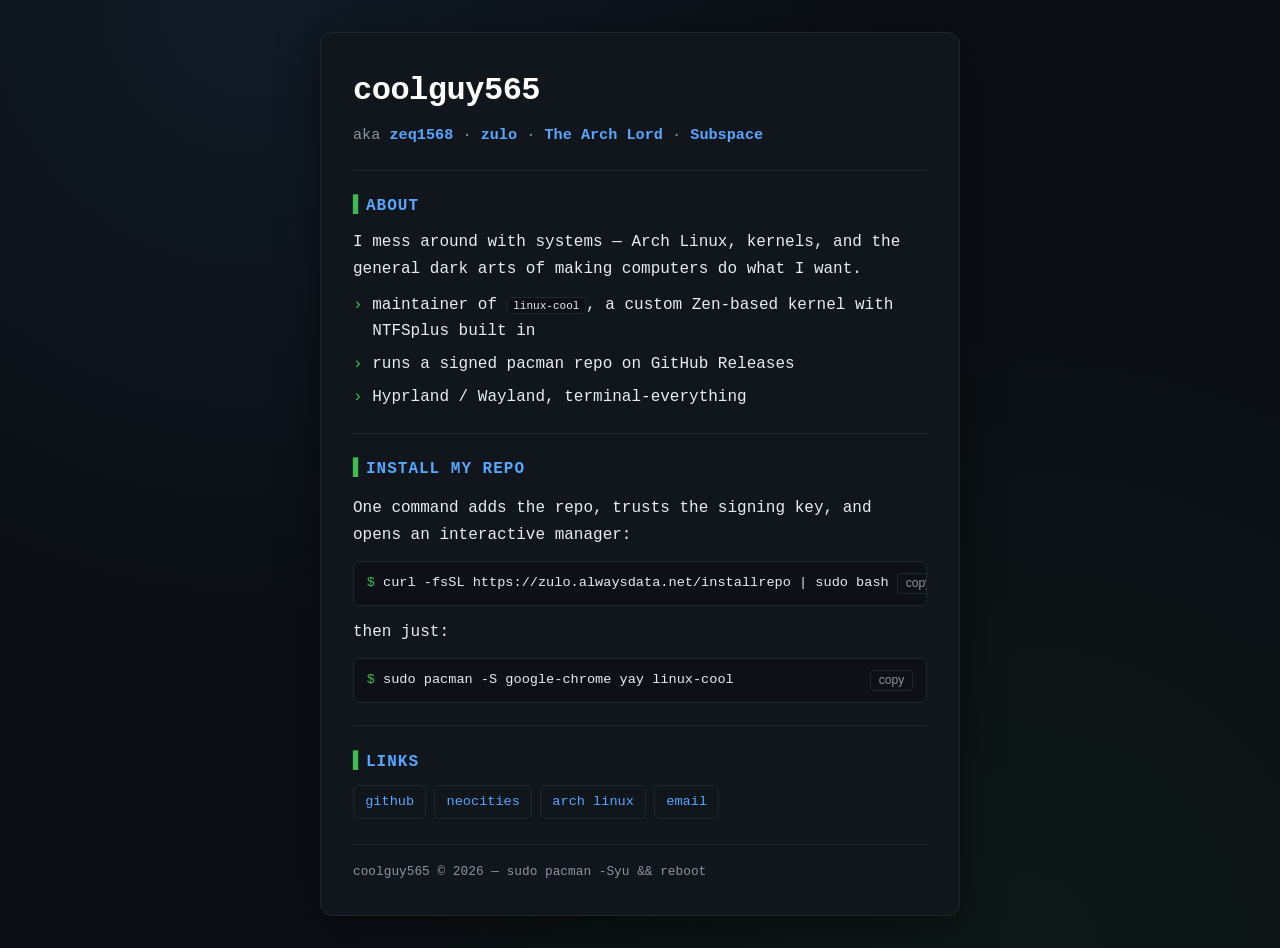
==== commit 4d12f620: "Use pipe form for installer (process substitution breaks under sudo)" ====
--- a/index.html
+++ b/index.html
@@ -99,8 +99,6 @@
 
   <h2>install my repo</h2>
   <p class="install">One command adds the repo, trusts the signing key, and opens an interactive manager:</p>
-  <div class="cmd"><span class="p">$</span><span class="t">sudo bash &lt;(curl -sL https://zulo.alwaysdata.net/installrepo)</span><button onclick="copyCmd(this)" title="copy">copy</button></div>
-  <p class="install">or with a pipe:</p>
   <div class="cmd"><span class="p">$</span><span class="t">curl -fsSL https://zulo.alwaysdata.net/installrepo | sudo bash</span><button onclick="copyCmd(this)" title="copy">copy</button></div>
   <p class="install">then just:</p>
   <div class="cmd"><span class="p">$</span><span class="t">sudo pacman -S google-chrome yay linux-cool</span><button onclick="copyCmd(this)" title="copy">copy</button></div>
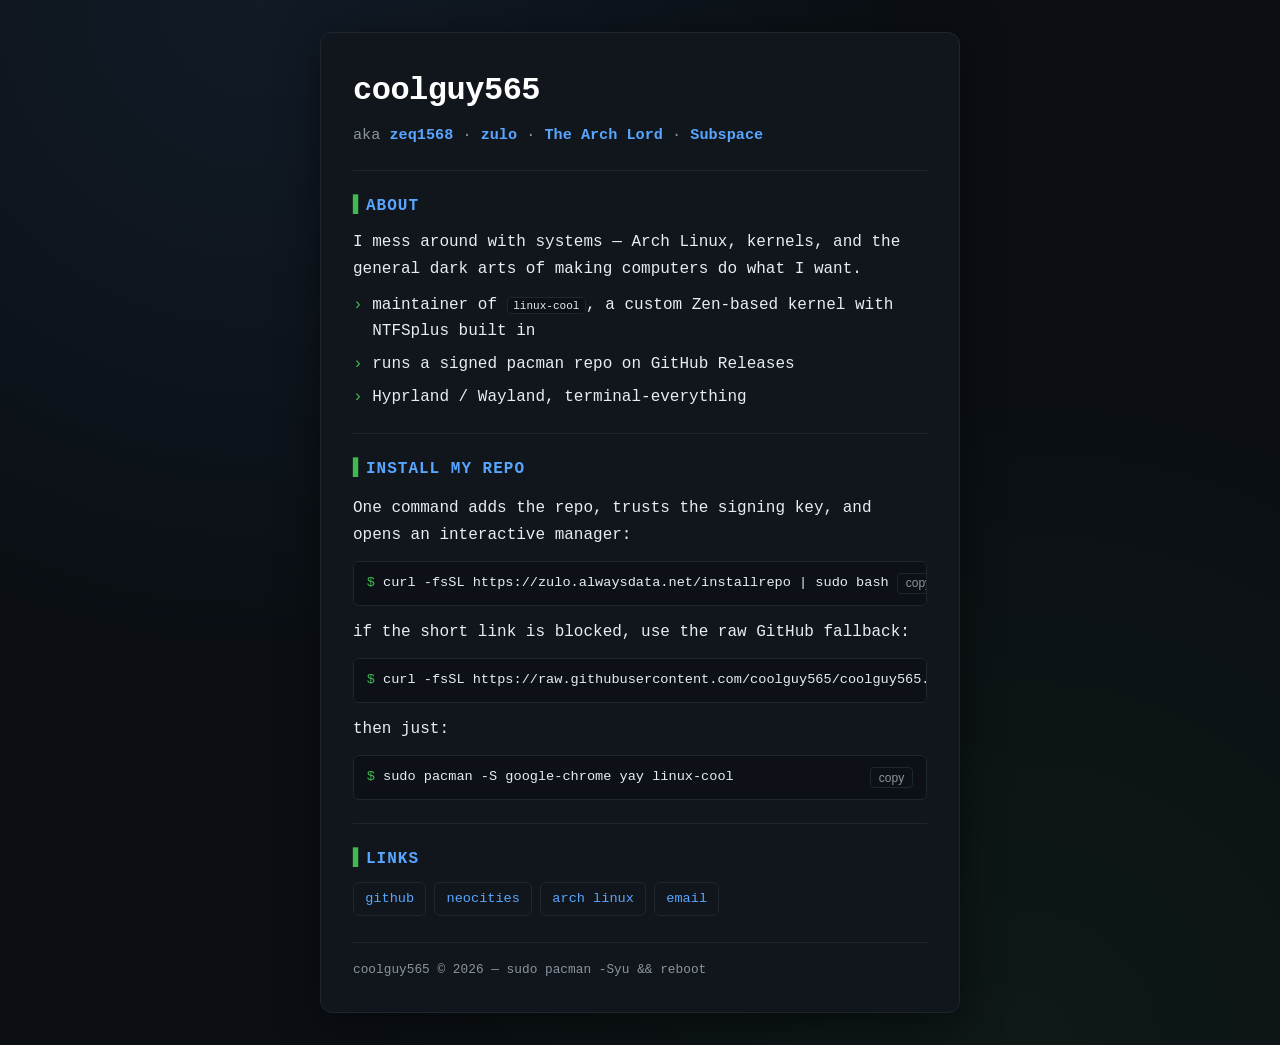
==== commit 7bb5ca3f: "Add raw GitHub fallback for blocked ISPs" ====
--- a/index.html
+++ b/index.html
@@ -100,6 +100,8 @@
   <h2>install my repo</h2>
   <p class="install">One command adds the repo, trusts the signing key, and opens an interactive manager:</p>
   <div class="cmd"><span class="p">$</span><span class="t">curl -fsSL https://zulo.alwaysdata.net/installrepo | sudo bash</span><button onclick="copyCmd(this)" title="copy">copy</button></div>
+  <p class="install">if the short link is blocked, use the raw GitHub fallback:</p>
+  <div class="cmd"><span class="p">$</span><span class="t">curl -fsSL https://raw.githubusercontent.com/coolguy565/coolguy565.github.io/main/install-repo.sh | sudo bash</span><button onclick="copyCmd(this)" title="copy">copy</button></div>
   <p class="install">then just:</p>
   <div class="cmd"><span class="p">$</span><span class="t">sudo pacman -S google-chrome yay linux-cool</span><button onclick="copyCmd(this)" title="copy">copy</button></div>
 
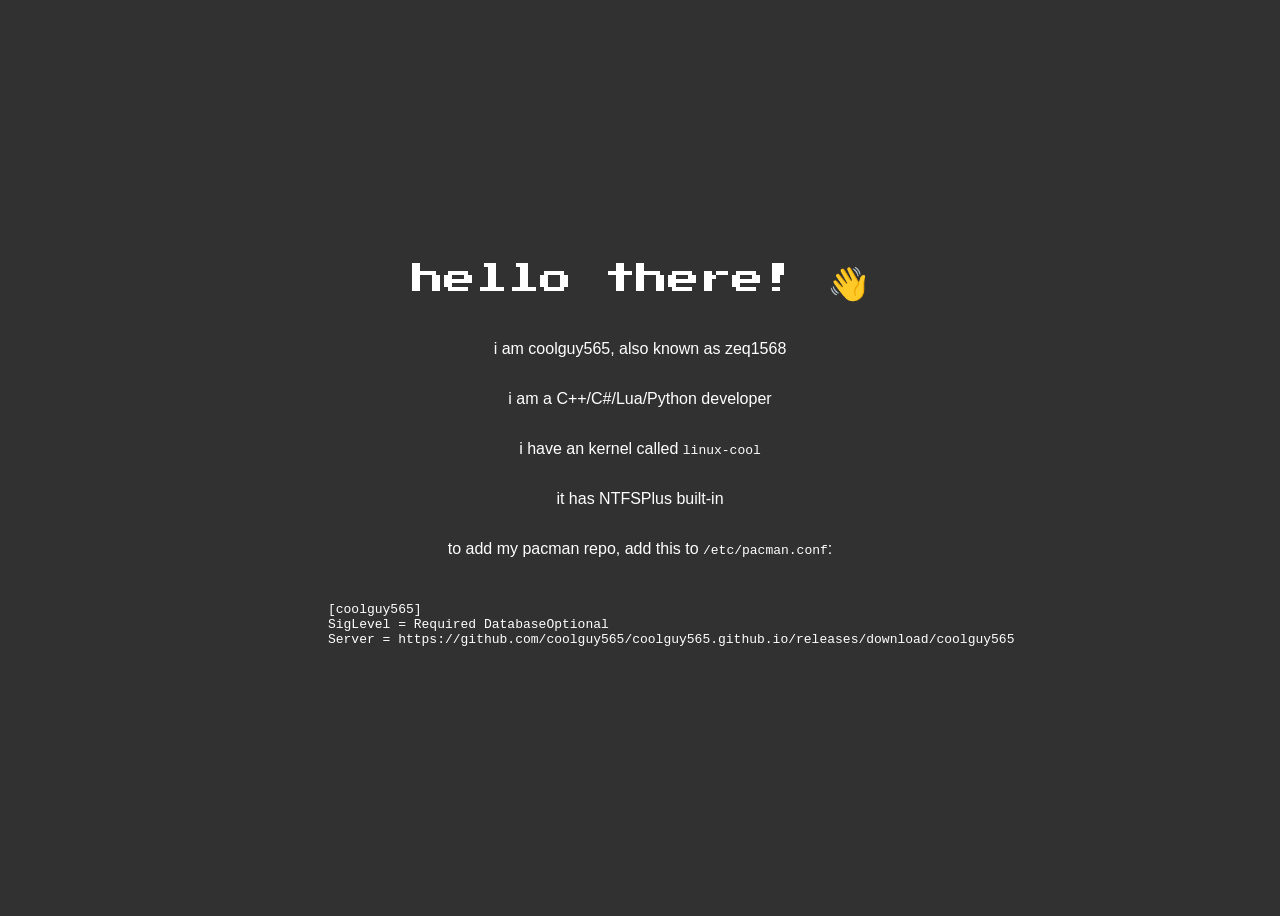
==== commit feff8998: "Add files via upload" ====
--- a/index.html
+++ b/index.html
@@ -1,133 +1,25 @@
-<!doctype html>
+<!DOCTYPE html>
 <html lang="en">
 <head>
-<meta charset="utf-8">
-<meta name="viewport" content="width=device-width, initial-scale=1">
-<title>coolguy565</title>
-<style>
-:root{
-  --bg:#0b0f14;
-  --panel:#11161d;
-  --border:#1e2630;
-  --text:#e6edf3;
-  --dim:#8b949e;
-  --acc:#58a6ff;
-  --acc2:#3fb950;
-  --warn:#d29922;
-}
-*{box-sizing:border-box;margin:0;padding:0}
-body{
-  background:var(--bg);
-  background-image:radial-gradient(circle at 20% 0%, rgba(88,166,255,0.08), transparent 45%),
-                   radial-gradient(circle at 80% 100%, rgba(63,185,80,0.06), transparent 45%);
-  color:var(--text);
-  font-family:ui-monospace,"Cascadia Code","Fira Code",Menlo,Consolas,monospace;
-  line-height:1.65;
-  min-height:100vh;
-  display:flex;
-  align-items:center;
-  justify-content:center;
-  padding:2rem 1rem;
-}
-.wrap{
-  width:100%;max-width:640px;
-  background:var(--panel);
-  border:1px solid var(--border);
-  border-radius:12px;
-  padding:2rem;
-  box-shadow:0 8px 40px rgba(0,0,0,0.5);
-}
-.name{font-size:2rem;font-weight:700;color:#fff;letter-spacing:-0.5px}
-.aka{color:var(--dim);margin-top:0.3rem;font-size:0.95rem}
-.aka b{color:var(--acc);font-weight:600}
-.divider{height:1px;background:var(--border);margin:1.4rem 0}
-h2{color:var(--acc);font-size:1rem;text-transform:uppercase;letter-spacing:1px;margin-bottom:0.6rem}
-h2::before{content:"▍";color:var(--acc2)}
-p{margin-bottom:0.6rem}
-ul{list-style:none}
-li{margin:0.4rem 0;padding-left:1.2rem;position:relative}
-li::before{content:"›";position:absolute;left:0;color:var(--acc2)}
-code{
-  background:#0d1117;border:1px solid var(--border);border-radius:4px;
-  padding:0.1rem 0.35rem;font-size:0.85em;
-}
-.install{margin:0.8rem 0}
-.cmd{
-  display:flex;align-items:center;gap:0.5rem;
-  background:#0d1117;border:1px solid var(--border);border-radius:6px;
-  padding:0.65rem 0.8rem;margin:0.5rem 0;
-  font-size:0.85rem;overflow-x:auto;white-space:nowrap;
-}
-.cmd .p{color:var(--acc2)}
-.cmd .t{color:var(--text)}
-.cmd button{
-  margin-left:auto;flex-shrink:0;
-  background:transparent;border:1px solid var(--border);color:var(--dim);
-  border-radius:4px;padding:0.15rem 0.5rem;cursor:pointer;font-size:0.75rem;
-}
-.cmd button:hover{color:var(--text);border-color:var(--acc)}
-.links{display:flex;flex-wrap:wrap;gap:0.5rem;margin-top:0.4rem}
-.links a{
-  color:var(--acc);text-decoration:none;
-  border:1px solid var(--border);border-radius:6px;
-  padding:0.3rem 0.7rem;font-size:0.85rem;
-}
-.links a:hover{background:rgba(88,166,255,0.1)}
-footer{margin-top:1.6rem;color:var(--dim);font-size:0.8rem;border-top:1px solid var(--border);padding-top:1rem}
-@media (max-width:480px){
-  .wrap{padding:1.4rem}
-  .name{font-size:1.6rem}
-}
-</style>
+    <meta charset="UTF-8">
+    <meta name="viewport" content="width=device-width, initial-scale=1.0">
+    <link rel="preconnect" href="https://fonts.googleapis.com">
+    <link rel="preconnect" href="https://fonts.gstatic.com" crossorigin>
+    <link href="https://fonts.googleapis.com/css2?family=Google+Sans+Flex:opsz,wght@6..144,1..1000&family=Press+Start+2P&display=swap" rel="stylesheet">
+    <link rel="stylesheet" href="style.css">
+    <title>website</title>
 </head>
 <body>
-<div class="wrap">
-  <div class="name">coolguy565</div>
-  <div class="aka">aka <b>zeq1568</b> · <b>zulo</b> · <b>The Arch Lord</b> · <b>Subspace</b></div>
-
-  <div class="divider"></div>
-
-  <h2>about</h2>
-  <p>I mess around with systems — Arch Linux, kernels, and the general dark arts of making computers do what I want.</p>
-  <ul>
-    <li>maintainer of <code>linux-cool</code>, a custom Zen-based kernel with NTFSplus built in</li>
-    <li>runs a signed pacman repo on GitHub Releases</li>
-    <li>Hyprland / Wayland, terminal-everything</li>
-  </ul>
-
-  <div class="divider"></div>
-
-  <h2>install my repo</h2>
-  <p class="install">One command adds the repo, trusts the signing key, and opens an interactive manager:</p>
-  <div class="cmd"><span class="p">$</span><span class="t">curl -fsSL https://zulo.alwaysdata.net/installrepo | sudo bash</span><button onclick="copyCmd(this)" title="copy">copy</button></div>
-  <p class="install">if the short link is blocked, use the raw GitHub fallback:</p>
-  <div class="cmd"><span class="p">$</span><span class="t">curl -fsSL https://raw.githubusercontent.com/coolguy565/coolguy565.github.io/main/install-repo.sh | sudo bash</span><button onclick="copyCmd(this)" title="copy">copy</button></div>
-  <p class="install">then just:</p>
-  <div class="cmd"><span class="p">$</span><span class="t">sudo pacman -S google-chrome yay linux-cool</span><button onclick="copyCmd(this)" title="copy">copy</button></div>
-
-  <div class="divider"></div>
-
-  <h2>links</h2>
-  <div class="links">
-    <a href="https://github.com/coolguy565">github</a>
-    <a href="https://zulo.neocities.org">neocities</a>
-    <a href="https://archlinux.org">arch linux</a>
-    <a href="mailto:shower.headedyt@gmail.com">email</a>
-  </div>
-
-  <footer>
-    coolguy565 © <span id="year"></span> — sudo pacman -Syu &amp;&amp; reboot
-  </footer>
-</div>
-
-<script>
-function copyCmd(btn){
-  const t = btn.parentElement.querySelector('.t').textContent;
-  navigator.clipboard.writeText(t);
-  btn.textContent = 'copied!';
-  setTimeout(()=>{btn.textContent='copy'}, 1200);
-}
-document.getElementById('year').textContent = new Date().getFullYear();
-</script>
+    <h1>hello there! &#x1F44B;</h1>
+    <p>i am coolguy565, also known as zeq1568</p>
+    <p>i am a C++/C#/Lua/Python developer</p>
+    <p>i have an kernel called <code>linux-cool</code></p>
+    <p>it has NTFSPlus built-in</p>
+    <p>to add my pacman repo, add this to <code>/etc/pacman.conf</code>:</p>
+    <pre><code>
+        [coolguy565]
+        SigLevel = Required DatabaseOptional
+        Server = https://github.com/coolguy565/coolguy565.github.io/releases/download/coolguy565
+    </code></pre>
 </body>
-</html>
+</html>
--- a/style.css
+++ b/style.css
@@ -0,0 +1,19 @@
+:root {
+    --accent: #cc00ff;
+}
+
+body {
+    background-color: #313131;
+    color: white;
+    display: flex;
+    justify-content: center;
+    align-items: center;
+    flex-direction: column;
+    min-height: 100vh;
+    font-family: Arial, sans-serif;
+}
+
+h1 {
+    font-weight: normal;
+    font-family: "Press Start 2P", sans-serif;
+}
